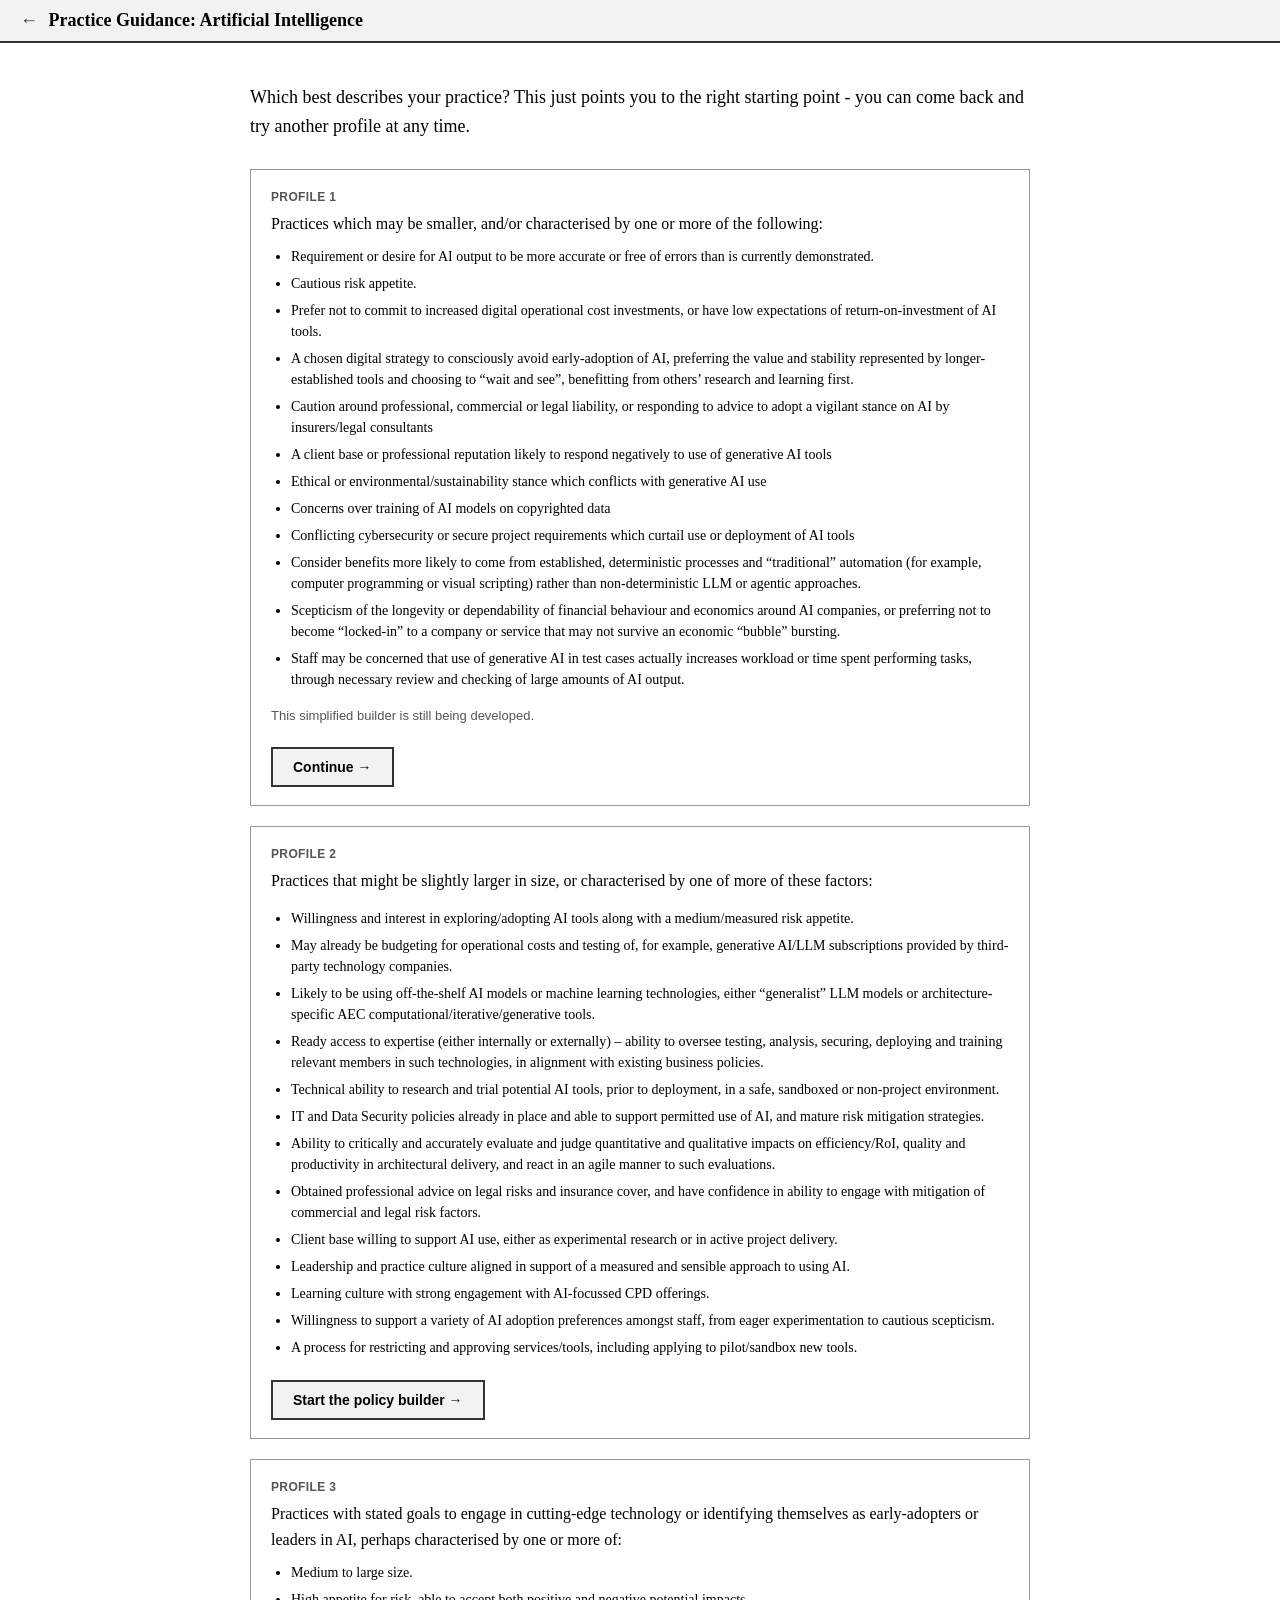
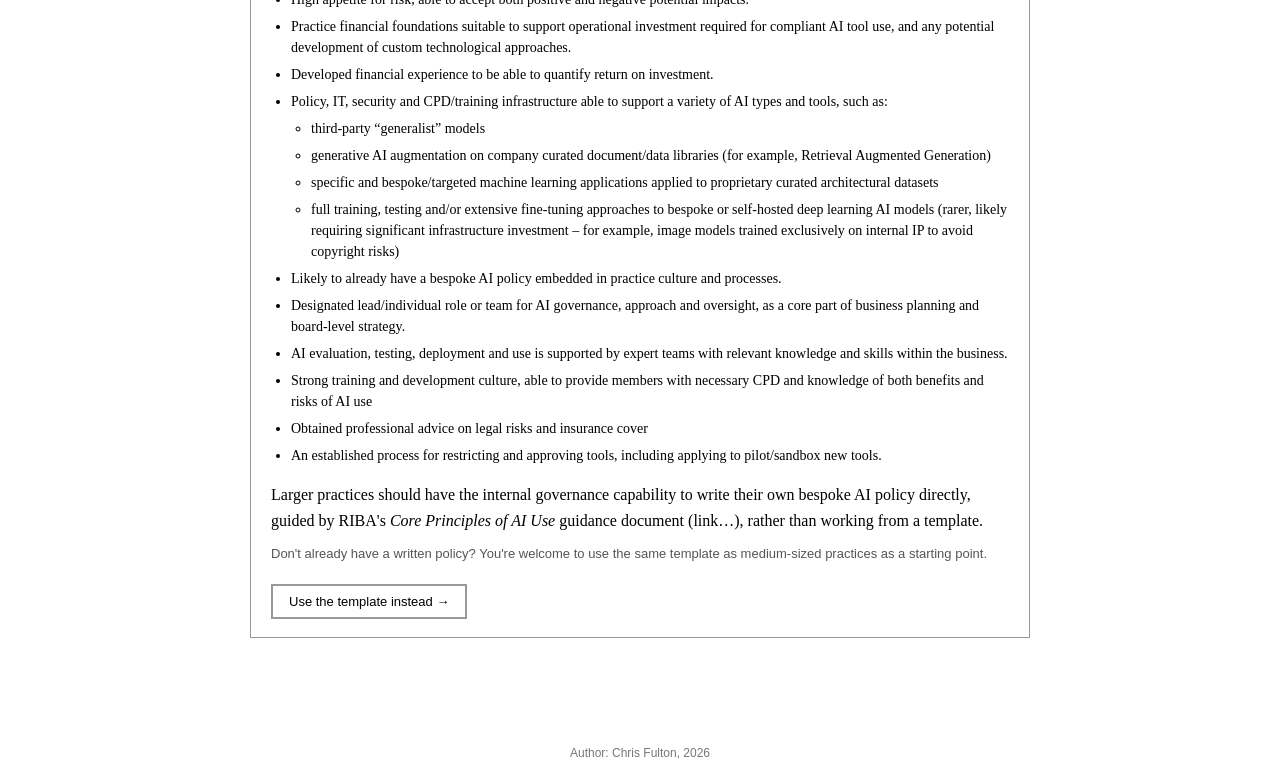
==== choose-profile.html @ a9533271 "added policy profile choice, placeholder for simplified template policy builder" ====
<!DOCTYPE html>
<html lang="en">
<head>
<meta charset="UTF-8">
<meta name="viewport" content="width=device-width, initial-scale=1.0">
<title>Choose your practice profile - AI Policy Toolkit</title>
<link rel="stylesheet" href="css/home.css">

<!-- Cloudflare Web Analytics - see index.html for setup notes. Use the same token on every page. -->
<script defer src="https://static.cloudflareinsights.com/beacon.min.js" data-cf-beacon='{"token": "PASTE_YOUR_CLOUDFLARE_BEACON_TOKEN_HERE"}'></script>
</head>
<body>

<header>
  <h1><a href="index.html" class="home-link" title="Back to home">&larr;</a> Practice Guidance: Artificial Intelligence</h1>
</header>

<main>
  <p class="profile-intro">
    Which best describes your practice? This just points you to the right starting point - you can come back
    and try another profile at any time.
  </p>

  <div class="profile-cards">

    <a class="profile-card" href="simple-policy-builder.html" aria-label="Profile 1: Small practice - continue to the simplified builder">
      <p class="profile-tag">Profile 1</p>
      <p>Practices which may be smaller, and/or characterised by one or more of the following:</p>
      <ul>
        <li>Requirement or desire for AI output to be more accurate or free of errors than is currently demonstrated.</li>
        <li>Cautious risk appetite.</li>
        <li>Prefer not to commit to increased digital operational cost investments, or have low expectations of return-on-investment of AI tools.</li>
        <li>A chosen digital strategy to consciously avoid early-adoption of AI, preferring the value and stability represented by longer-established tools and choosing to &ldquo;wait and see&rdquo;, benefitting from others&rsquo; research and learning first.</li>
        <li>Caution around professional, commercial or legal liability, or responding to advice to adopt a vigilant stance on AI by insurers/legal consultants</li>
        <li>A client base or professional reputation likely to respond negatively to use of generative AI tools</li>
        <li>Ethical or environmental/sustainability stance which conflicts with generative AI use</li>
        <li>Concerns over training of AI models on copyrighted data</li>
        <li>Conflicting cybersecurity or secure project requirements which curtail use or deployment of AI tools</li>
        <li>Consider benefits more likely to come from established, deterministic processes and &ldquo;traditional&rdquo; automation (for example, computer programming or visual scripting) rather than non-deterministic LLM or agentic approaches.</li>
        <li>Scepticism of the longevity or dependability of financial behaviour and economics around AI companies, or preferring not to become &ldquo;locked-in&rdquo; to a company or service that may not survive an economic &ldquo;bubble&rdquo; bursting.</li>
        <li>Staff may be concerned that use of generative AI in test cases actually increases workload or time spent performing tasks, through necessary review and checking of large amounts of AI output.</li>
      </ul>
      <p class="profile-note">This simplified builder is still being developed.</p>
      <div class="button-row">
        <span class="button">Continue &rarr;</span>
      </div>
    </a>

    <a class="profile-card" href="policybuilder.html" aria-label="Profile 2: Medium practice - start the policy builder">
      <p class="profile-tag">Profile 2</p>
      <p>Practices that might be slightly larger in size, or characterised by one of more of these factors:</p>
      <ul>
        <li>Willingness and interest in exploring/adopting AI tools along with a medium/measured risk appetite.</li>
        <li>May already be budgeting for operational costs and testing of, for example, generative AI/LLM subscriptions provided by third-party technology companies.</li>
        <li>Likely to be using off-the-shelf AI models or machine learning technologies, either &ldquo;generalist&rdquo; LLM models or architecture-specific AEC computational/iterative/generative tools.</li>
        <li>Ready access to expertise (either internally or externally) &ndash; ability to oversee testing, analysis, securing, deploying and training relevant members in such technologies, in alignment with existing business policies.</li>
        <li>Technical ability to research and trial potential AI tools, prior to deployment, in a safe, sandboxed or non-project environment.</li>
        <li>IT and Data Security policies already in place and able to support permitted use of AI, and mature risk mitigation strategies.</li>
        <li>Ability to critically and accurately evaluate and judge quantitative and qualitative impacts on efficiency/RoI, quality and productivity in architectural delivery, and react in an agile manner to such evaluations.</li>
        <li>Obtained professional advice on legal risks and insurance cover, and have confidence in ability to engage with mitigation of commercial and legal risk factors.</li>
        <li>Client base willing to support AI use, either as experimental research or in active project delivery.</li>
        <li>Leadership and practice culture aligned in support of a measured and sensible approach to using AI.</li>
        <li>Learning culture with strong engagement with AI-focussed CPD offerings.</li>
        <li>Willingness to support a variety of AI adoption preferences amongst staff, from eager experimentation to cautious scepticism.</li>
        <li>A process for restricting and approving services/tools, including applying to pilot/sandbox new tools.</li>
      </ul>
      <div class="button-row">
        <span class="button">Start the policy builder &rarr;</span>
      </div>
    </a>

    <a class="profile-card" href="policybuilder.html" aria-label="Profile 3: Large practice - use the template">
      <p class="profile-tag">Profile 3</p>
      <p>Practices with stated goals to engage in cutting-edge technology or identifying themselves as early-adopters or leaders in AI, perhaps characterised by one or more of:</p>
      <ul>
        <li>Medium to large size.</li>
        <li>High appetite for risk, able to accept both positive and negative potential impacts.</li>
        <li>Practice financial foundations suitable to support operational investment required for compliant AI tool use, and any potential development of custom technological approaches.</li>
        <li>Developed financial experience to be able to quantify return on investment.</li>
        <li>
          Policy, IT, security and CPD/training infrastructure able to support a variety of AI types and tools, such as:
          <ul>
            <li>third-party &ldquo;generalist&rdquo; models</li>
            <li>generative AI augmentation on company curated document/data libraries (for example, Retrieval Augmented Generation)</li>
            <li>specific and bespoke/targeted machine learning applications applied to proprietary curated architectural datasets</li>
            <li>full training, testing and/or extensive fine-tuning approaches to bespoke or self-hosted deep learning AI models (rarer, likely requiring significant infrastructure investment &ndash; for example, image models trained exclusively on internal IP to avoid copyright risks)</li>
          </ul>
        </li>
        <li>Likely to already have a bespoke AI policy embedded in practice culture and processes.</li>
        <li>Designated lead/individual role or team for AI governance, approach and oversight, as a core part of business planning and board-level strategy.</li>
        <li>AI evaluation, testing, deployment and use is supported by expert teams with relevant knowledge and skills within the business.</li>
        <li>Strong training and development culture, able to provide members with necessary CPD and knowledge of both benefits and risks of AI use</li>
        <li>Obtained professional advice on legal risks and insurance cover</li>
        <li>An established process for restricting and approving tools, including applying to pilot/sandbox new tools.</li>
      </ul>
      <p>
        Larger practices should have the internal governance capability to write their own bespoke AI policy directly,
        guided by RIBA's <i>Core Principles of AI Use</i> guidance document (link&hellip;), rather than working
        from a template.
      </p>
      <p class="profile-note">Don't already have a written policy? You're welcome to use the same template as medium-sized practices as a starting point.</p>
      <div class="button-row">
        <span class="button secondary">Use the template instead &rarr;</span>
      </div>
    </a>

  </div>
</main>

<footer>
  Author: Chris Fulton, 2026
</footer>

</body>
</html>
---- css/home.css ----
/* Landing page only. Deliberately separate from style.css, which is
   scoped to the policy builder tool itself. */

body {
  margin: 0;
  font-family: "Times New Roman", Times, serif;
  font-size: 16px;
  color: #000;
  background: #fff;
}

header {
  padding: 10px 20px;
  background: #f2f2f2;
  border-bottom: 2px solid #333;
}

header h1 {
  font-size: 18px;
  margin: 0;
}

header h1 .home-link {
  color: #333;
  text-decoration: none;
  margin-right: 6px;
}

header h1 .home-link:hover {
  text-decoration: underline;
}

main {
  max-width: 780px;
  margin: 0 auto;
  padding: 40px 20px 60px;
}

h2 {
  font-size: 22px;
  font-weight: normal;
  border-bottom: 1px solid rgb(86, 86, 86);
  margin: 40px 0 12px 0;
}

h2:first-of-type {
  margin-top: 0;
}

p {
  line-height: 1.6;
  margin: 0 0 14px 0;
}

ul {
  line-height: 1.6;
  padding-left: 22px;
}

.intro {
  font-size: 18px;
}

.cta {
  margin: 28px 0;
  text-align: center;
}

.cta a.button {
  display: inline-block;
  font-family: Arial, Helvetica, sans-serif;
  font-size: 16px;
  font-weight: bold;
  padding: 14px 28px;
  border: 2px solid #333;
  background: #f2f2f2;
  color: #000;
  text-decoration: none;
}

.cta a.button:hover {
  background: #333;
  color: #fff;
}

.placeholder {
  font-family: Arial, Helvetica, sans-serif;
  font-size: 13px;
  color: #a00;
  background: #fff6f6;
  border: 1px dashed #a00;
  padding: 10px 12px;
  margin-bottom: 14px;
}

.more-links {
  font-family: Arial, Helvetica, sans-serif;
  font-size: 14px;
  color: #555;
}

footer {
  font-family: Arial, Helvetica, sans-serif;
  font-size: 12px;
  color: #777;
  text-align: center;
  padding: 20px;
}

/* ---------- Practice profile cards (choose-profile.html) ---------- */

.profile-intro {
  font-size: 18px;
}

.profile-cards {
  display: flex;
  flex-direction: column;
  gap: 20px;
  margin: 28px 0;
}

.profile-card {
  display: flex;
  flex-direction: column;
  border: 1px solid #999;
  padding: 18px 20px;
  color: inherit;
  text-decoration: none;
  cursor: pointer;
  background: #fff;
  transition: border-color 0.15s ease, box-shadow 0.15s ease, background 0.15s ease;
}

.profile-card:hover {
  border-color: #333;
  background: #fafafa;
  box-shadow: 0 2px 10px rgba(0, 0, 0, 0.12);
}

.profile-card .profile-tag {
  display: inline-block;
  font-family: Arial, Helvetica, sans-serif;
  font-size: 12px;
  font-weight: bold;
  text-transform: uppercase;
  letter-spacing: 0.03em;
  color: #555;
  margin-bottom: 4px;
}

.profile-card h3 {
  font-size: 20px;
  font-weight: normal;
  margin: 0 0 8px 0;
}

.profile-card p {
  margin: 0 0 10px 0;
}

.profile-card p:last-of-type {
  margin-bottom: 14px;
}

.profile-card .profile-note {
  font-family: Arial, Helvetica, sans-serif;
  font-size: 13px;
  color: #555;
}

.profile-card .button {
  display: inline-block;
  font-family: Arial, Helvetica, sans-serif;
  font-size: 14px;
  font-weight: bold;
  padding: 10px 20px;
  border: 2px solid #333;
  background: #f2f2f2;
  color: #000;
  text-decoration: none;
}

.profile-card .button:hover {
  background: #333;
  color: #fff;
}

.profile-card .button.secondary {
  font-weight: normal;
  padding: 8px 16px;
  font-size: 13px;
  border-color: #999;
  background: #fff;
}

.profile-card .button.secondary:hover {
  background: #f2f2f2;
  color: #000;
}

.profile-card .button-row {
  display: flex;
  gap: 10px;
  flex-wrap: wrap;
  align-items: center;
  margin-top: auto; /* pins the button(s) to the bottom of the card, however long the text above is */
  padding-top: 6px;
}

.profile-card ul {
  font-size: 14px;
  line-height: 1.5;
  margin: 0 0 10px 0;
  padding-left: 20px;
}

.profile-card li {
  margin-bottom: 6px;
}

.profile-card li ul {
  margin: 6px 0 0 0;
}

.back-link {
  font-family: Arial, Helvetica, sans-serif;
  font-size: 13px;
  text-align: center;
}
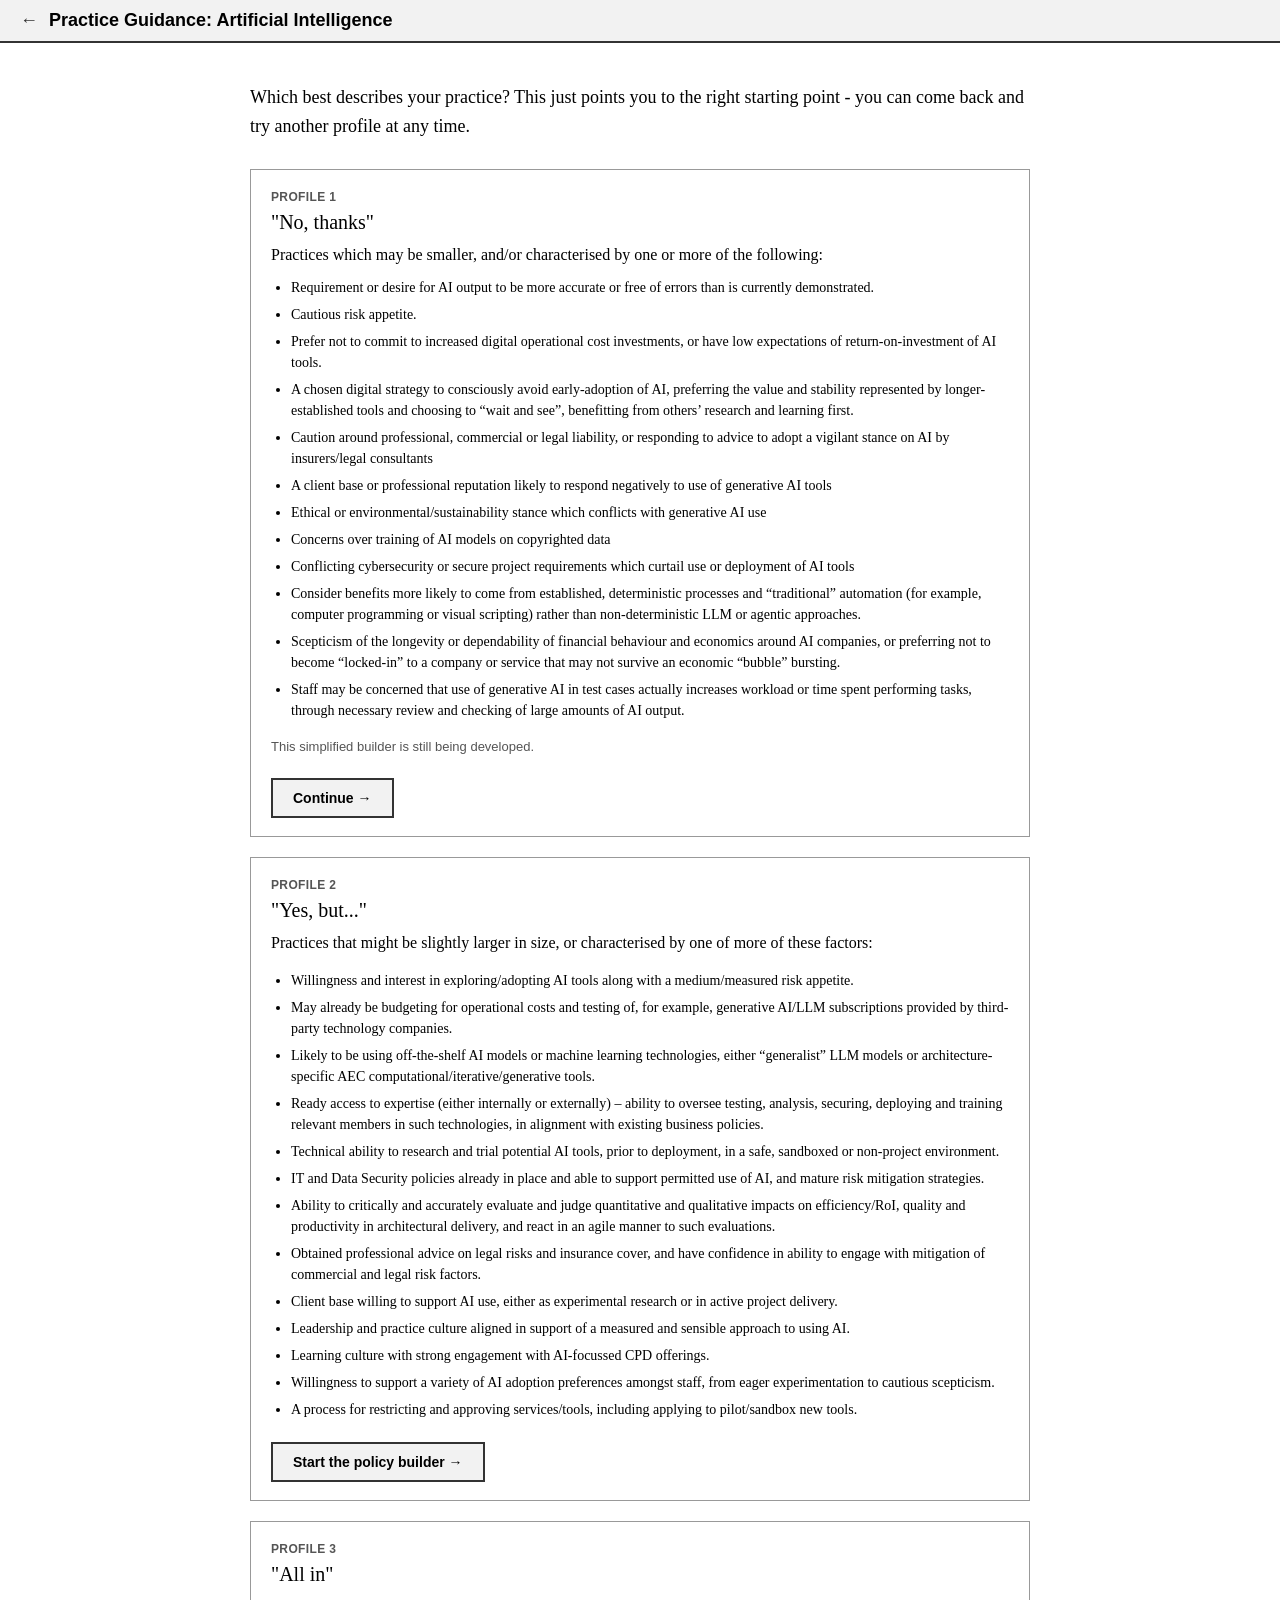
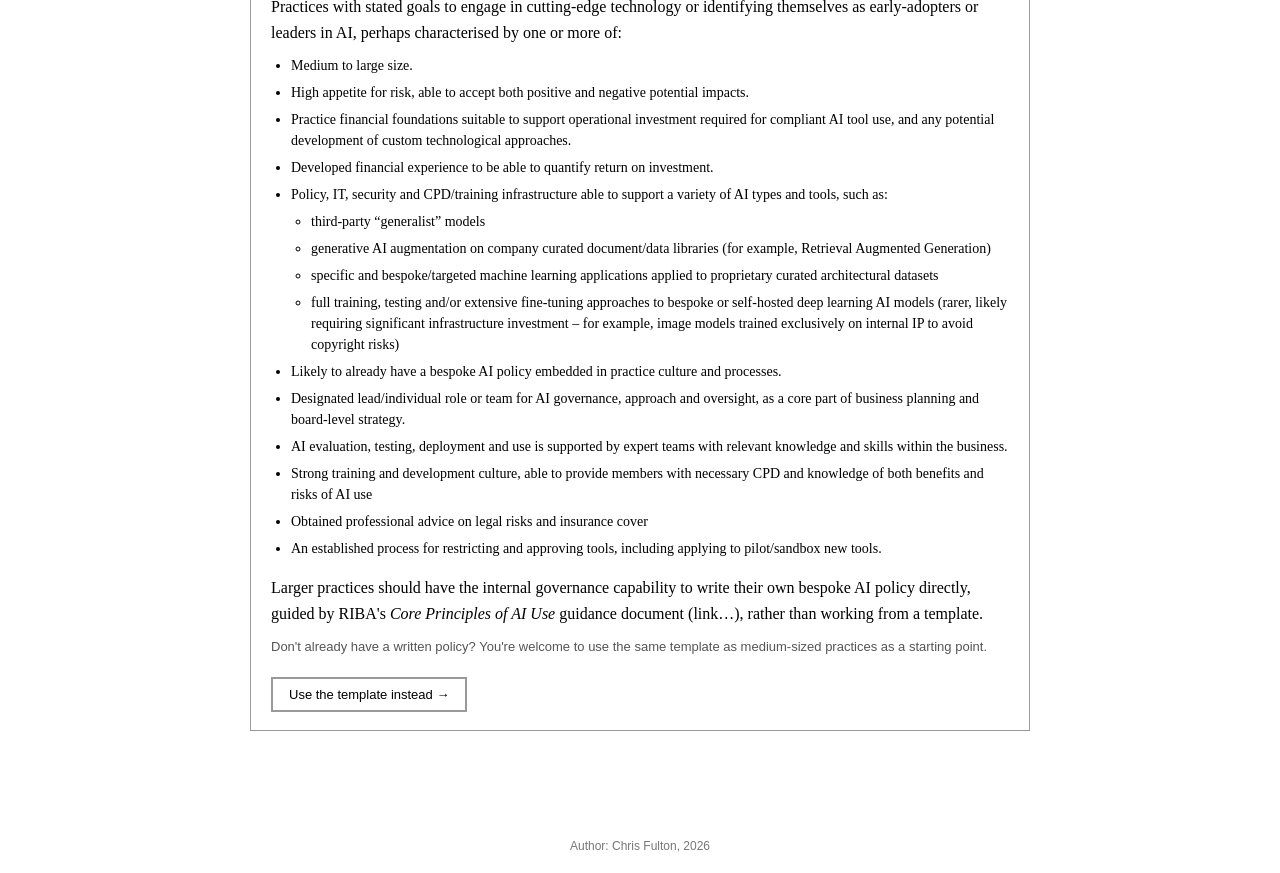
==== commit 0bfc61af: "update to profile header wording, change header font" ====
--- a/choose-profile.html
+++ b/choose-profile.html
@@ -25,6 +25,7 @@
 
     <a class="profile-card" href="simple-policy-builder.html" aria-label="Profile 1: Small practice - continue to the simplified builder">
       <p class="profile-tag">Profile 1</p>
+      <h3>"No, thanks"</h3>
       <p>Practices which may be smaller, and/or characterised by one or more of the following:</p>
       <ul>
         <li>Requirement or desire for AI output to be more accurate or free of errors than is currently demonstrated.</li>
@@ -48,6 +49,7 @@
 
     <a class="profile-card" href="policybuilder.html" aria-label="Profile 2: Medium practice - start the policy builder">
       <p class="profile-tag">Profile 2</p>
+      <h3>"Yes, but..."</h3>
       <p>Practices that might be slightly larger in size, or characterised by one of more of these factors:</p>
       <ul>
         <li>Willingness and interest in exploring/adopting AI tools along with a medium/measured risk appetite.</li>
@@ -71,6 +73,7 @@
 
     <a class="profile-card" href="policybuilder.html" aria-label="Profile 3: Large practice - use the template">
       <p class="profile-tag">Profile 3</p>
+      <h3>"All in"</h3>
       <p>Practices with stated goals to engage in cutting-edge technology or identifying themselves as early-adopters or leaders in AI, perhaps characterised by one or more of:</p>
       <ul>
         <li>Medium to large size.</li>
--- a/css/home.css
+++ b/css/home.css
@@ -18,6 +18,7 @@
 header h1 {
   font-size: 18px;
   margin: 0;
+  font-family: Arial, Helvetica, sans-serif;
 }
 
 header h1 .home-link {
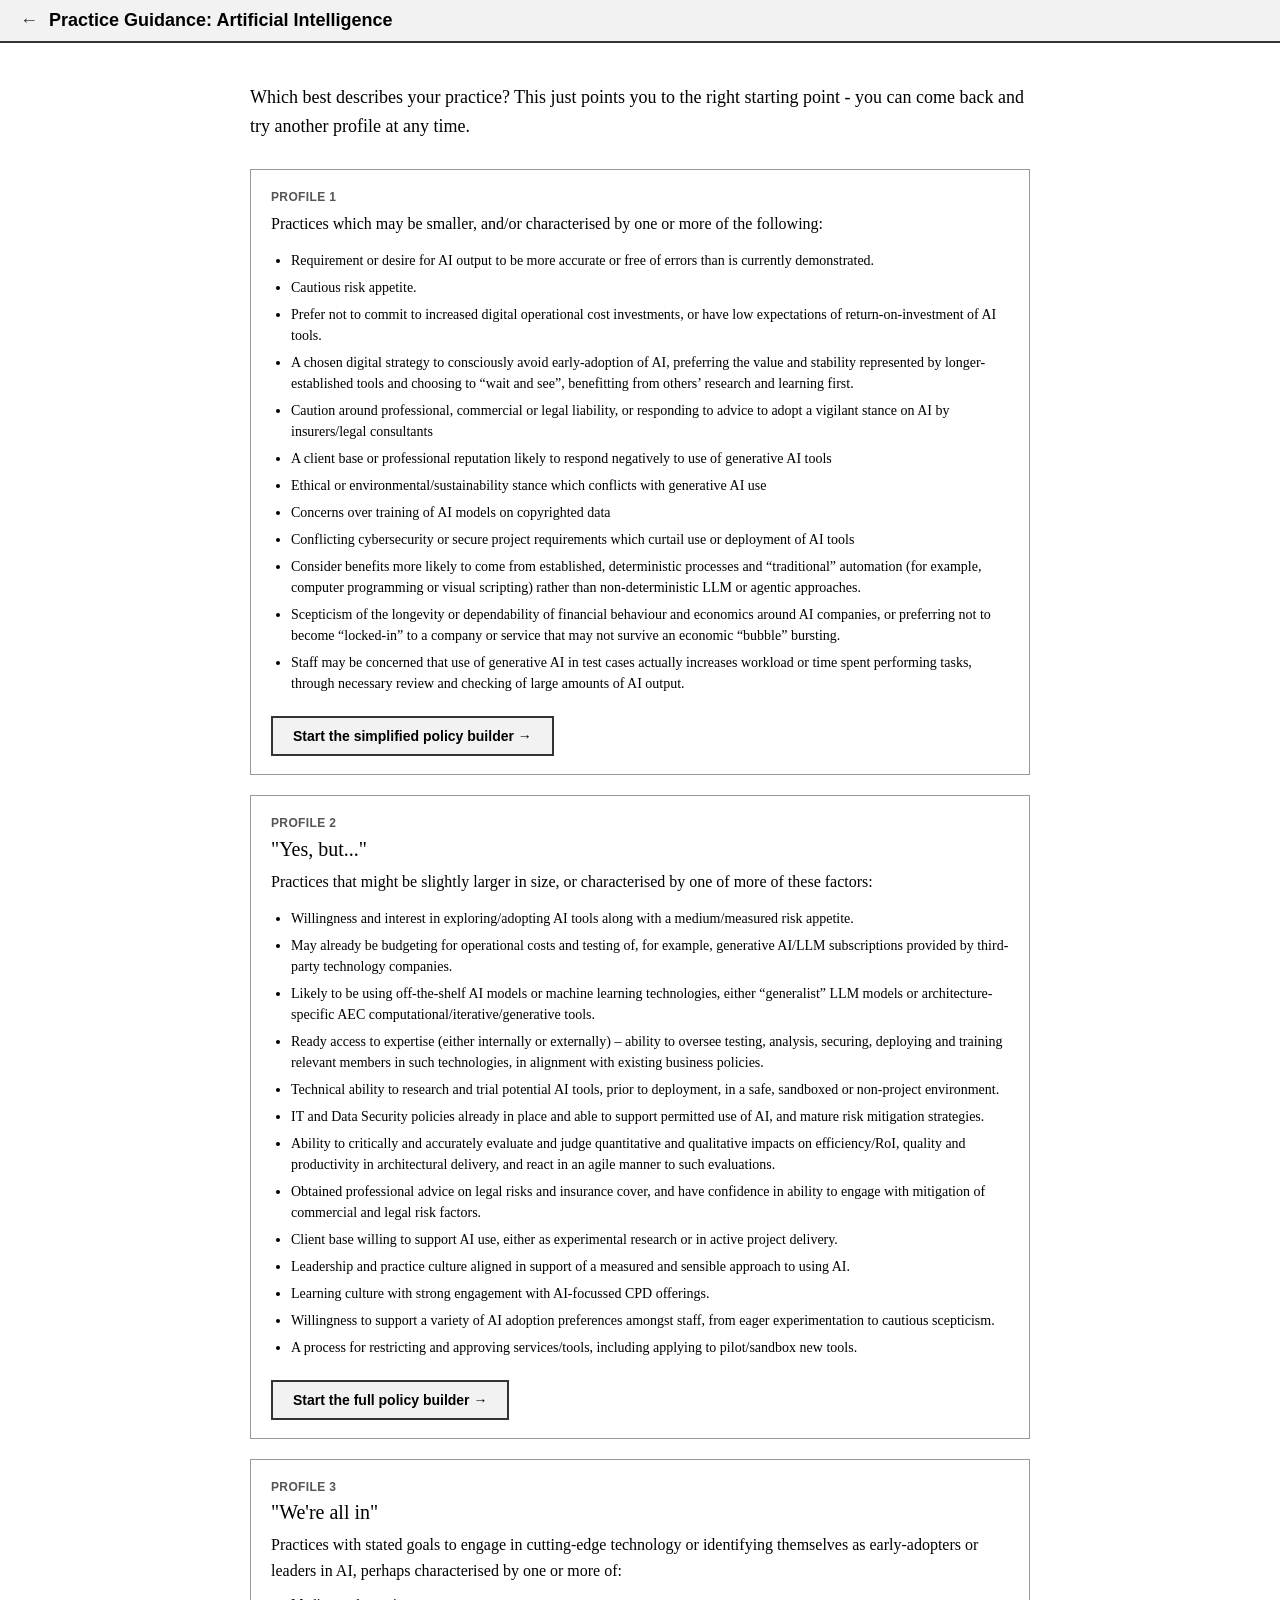
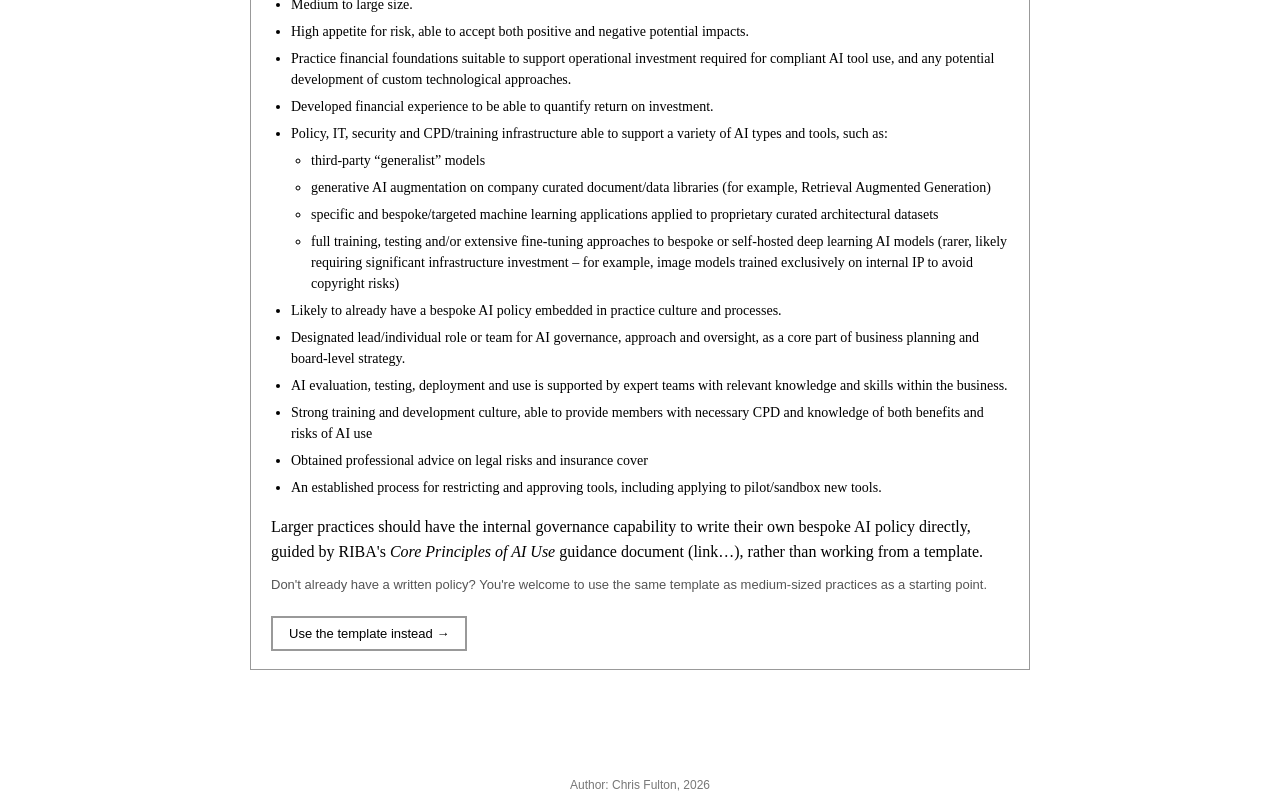
==== commit 0d9fe395: "added simplified policy builder option" ====
--- a/choose-profile.html
+++ b/choose-profile.html
@@ -25,7 +25,7 @@
 
     <a class="profile-card" href="simple-policy-builder.html" aria-label="Profile 1: Small practice - continue to the simplified builder">
       <p class="profile-tag">Profile 1</p>
-      <h3>"No, thanks"</h3>
+      
       <p>Practices which may be smaller, and/or characterised by one or more of the following:</p>
       <ul>
         <li>Requirement or desire for AI output to be more accurate or free of errors than is currently demonstrated.</li>
@@ -41,9 +41,8 @@
         <li>Scepticism of the longevity or dependability of financial behaviour and economics around AI companies, or preferring not to become &ldquo;locked-in&rdquo; to a company or service that may not survive an economic &ldquo;bubble&rdquo; bursting.</li>
         <li>Staff may be concerned that use of generative AI in test cases actually increases workload or time spent performing tasks, through necessary review and checking of large amounts of AI output.</li>
       </ul>
-      <p class="profile-note">This simplified builder is still being developed.</p>
       <div class="button-row">
-        <span class="button">Continue &rarr;</span>
+        <span class="button">Start the simplified policy builder &rarr;</span>
       </div>
     </a>
 
@@ -67,13 +66,13 @@
         <li>A process for restricting and approving services/tools, including applying to pilot/sandbox new tools.</li>
       </ul>
       <div class="button-row">
-        <span class="button">Start the policy builder &rarr;</span>
+        <span class="button">Start the full policy builder &rarr;</span>
       </div>
     </a>
 
     <a class="profile-card" href="policybuilder.html" aria-label="Profile 3: Large practice - use the template">
       <p class="profile-tag">Profile 3</p>
-      <h3>"All in"</h3>
+      <h3>"We're all in"</h3>
       <p>Practices with stated goals to engage in cutting-edge technology or identifying themselves as early-adopters or leaders in AI, perhaps characterised by one or more of:</p>
       <ul>
         <li>Medium to large size.</li>
